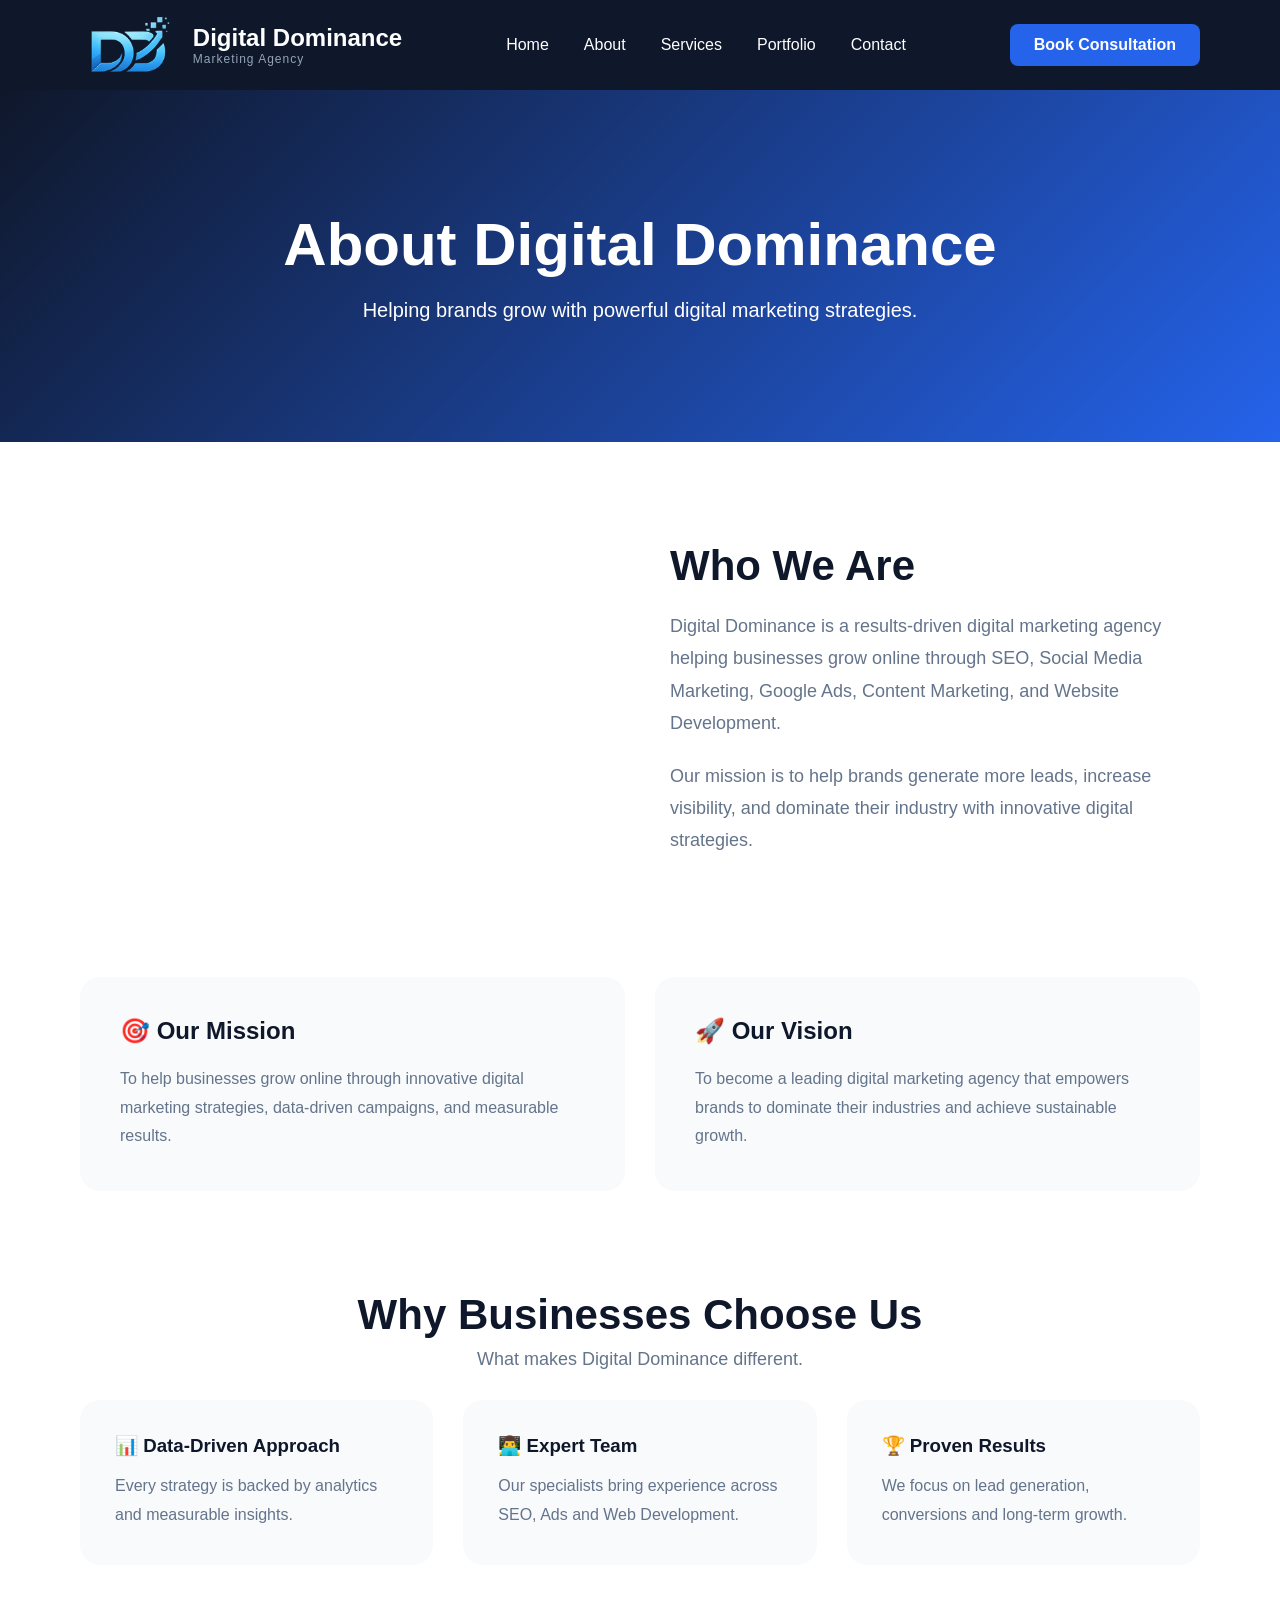
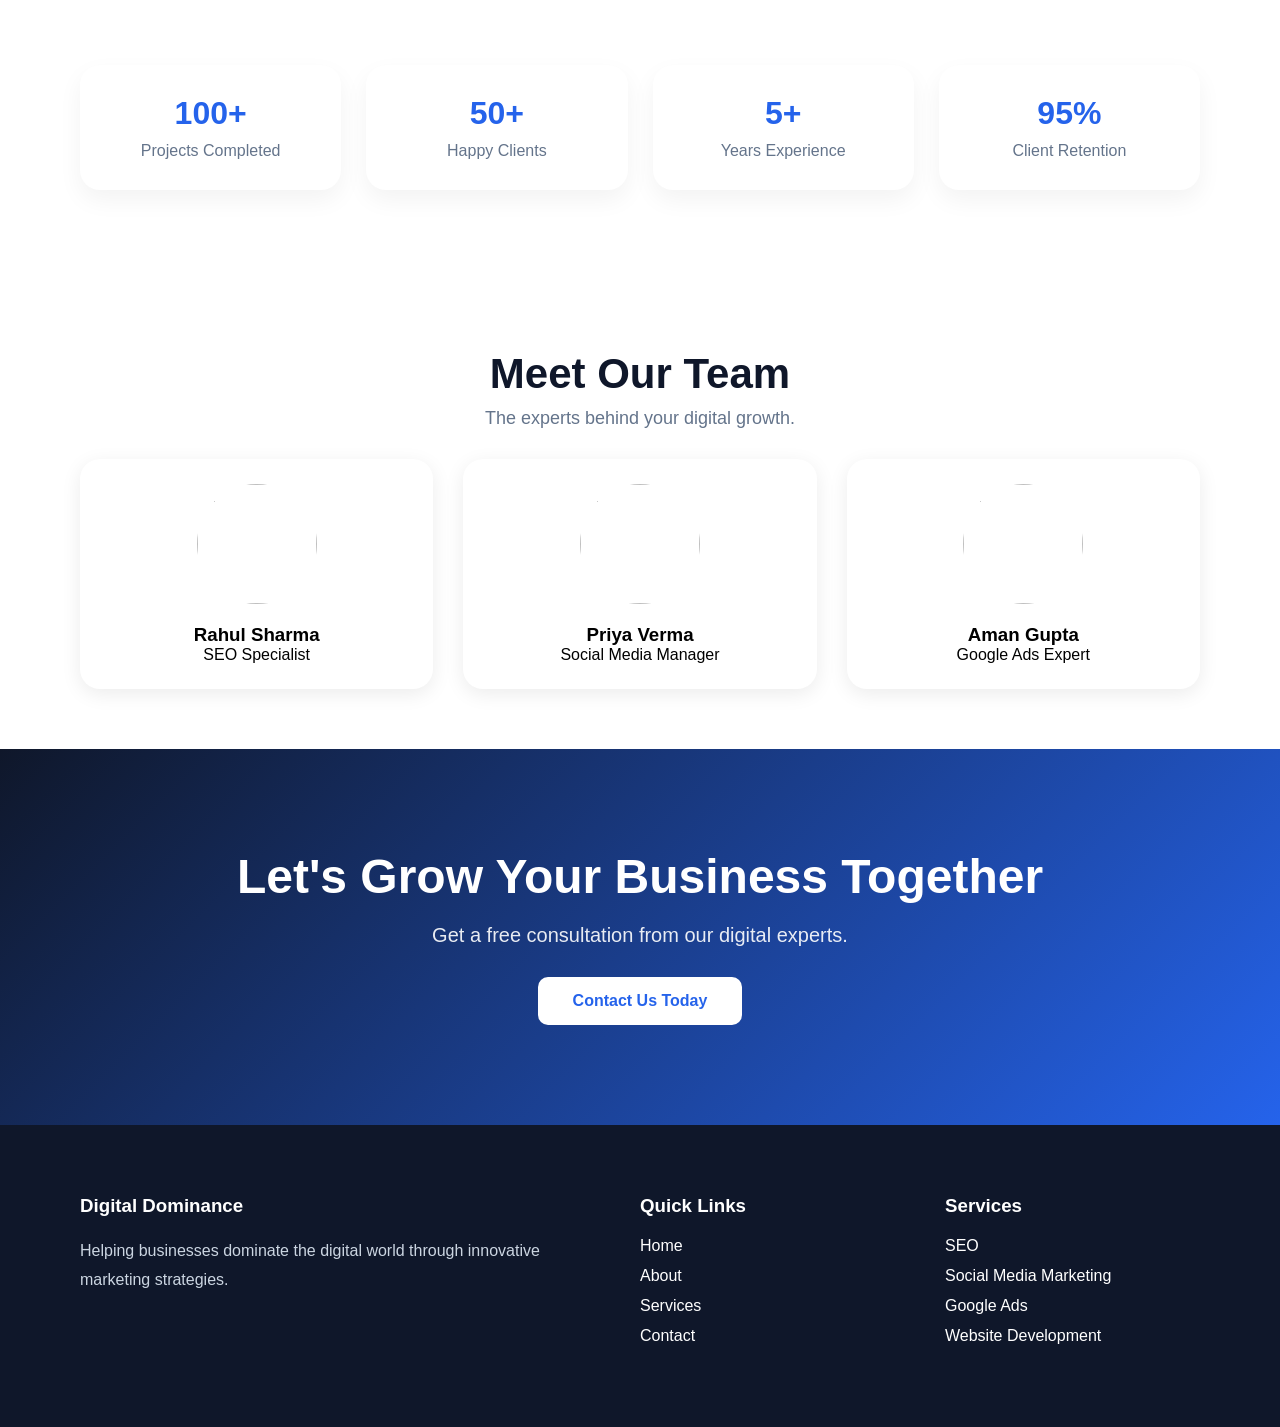
==== Digital-Dominance/about.html @ 20ea9893 "Add files via upload" ====
<!DOCTYPE html>
<html lang="en">

<head>
    <meta charset="UTF-8">
    <meta name="viewport" content="width=device-width, initial-scale=1.0">
    <title>About Us | Digital Dominance</title>
    <link rel="stylesheet" href="style.css">
</head>

<body>

    <!-- Navbar -->
    <nav class="navbar">

        <div class="logo">
            <img src="images/logo.png" alt="Logo">

            <div class="logo-text">
                <h2>Digital Dominance</h2>
                <p>Marketing Agency</p>
            </div>
        </div>

        <ul class="nav-links">
            <li><a href="index.html">Home</a></li>
            <li><a href="about.html">About</a></li>
            <li><a href="services.html">Services</a></li>
            <li><a href="portfolio.html">Portfolio</a></li>
            <li><a href="contact.html">Contact</a></li>
        </ul>

        <a href="contact.html" class="btn">Book Consultation</a>

    </nav>

    <!-- About Hero -->

    <section class="page-hero">
        <h1>About Digital Dominance</h1>
        <p>Helping brands grow with powerful digital marketing strategies.</p>
    </section>
<section class="company-story">

    <div class="company-image">
        <img src="https://images.unsplash.com/photo-1522202176988-66273c2fd55f?w=1200" alt="">
    </div>

    <div class="company-content">
        <h2>Who We Are</h2>

        <p>
            Digital Dominance is a results-driven digital marketing agency
            helping businesses grow online through SEO, Social Media Marketing,
            Google Ads, Content Marketing, and Website Development.
        </p>

        <p>
            Our mission is to help brands generate more leads, increase
            visibility, and dominate their industry with innovative digital
            strategies.
        </p>

    </div>

</section>
<section class="mission-vision">

    <div class="mv-card">
        <h2>🎯 Our Mission</h2>
        <p>
            To help businesses grow online through innovative digital marketing
            strategies, data-driven campaigns, and measurable results.
        </p>
    </div>

    <div class="mv-card">
        <h2>🚀 Our Vision</h2>
        <p>
            To become a leading digital marketing agency that empowers brands
            to dominate their industries and achieve sustainable growth.
        </p>
    </div>

</section>
<section class="why-business">

    <div class="section-title">
        <h2>Why Businesses Choose Us</h2>
        <p>What makes Digital Dominance different.</p>
    </div>

    <div class="why-grid">

        <div class="why-card">
            <h3>📊 Data-Driven Approach</h3>
            <p>Every strategy is backed by analytics and measurable insights.</p>
        </div>

        <div class="why-card">
            <h3>👨‍💻 Expert Team</h3>
            <p>Our specialists bring experience across SEO, Ads and Web Development.</p>
        </div>

        <div class="why-card">
            <h3>🏆 Proven Results</h3>
            <p>We focus on lead generation, conversions and long-term growth.</p>
        </div>

    </div>

</section>
<section class="about-stats">

    <div class="stat-box">
        <h3>100+</h3>
        <p>Projects Completed</p>
    </div>

    <div class="stat-box">
        <h3>50+</h3>
        <p>Happy Clients</p>
    </div>

    <div class="stat-box">
        <h3>5+</h3>
        <p>Years Experience</p>
    </div>

    <div class="stat-box">
        <h3>95%</h3>
        <p>Client Retention</p>
    </div>

</section>
<section class="team">

    <div class="section-title">
        <h2>Meet Our Team</h2>
        <p>The experts behind your digital growth.</p>
    </div>

    <div class="team-grid">

        <div class="team-card">
            <img src="images/team1.jpg" alt="">
            <h3>Rahul Sharma</h3>
            <p>SEO Specialist</p>
        </div>

        <div class="team-card">
            <img src="images/team2.jpg" alt="">
            <h3>Priya Verma</h3>
            <p>Social Media Manager</p>
        </div>

        <div class="team-card">
            <img src="images/team3.jpg" alt="">
            <h3>Aman Gupta</h3>
            <p>Google Ads Expert</p>
        </div>

    </div>

</section>
<section class="cta">
    <h2>Let's Grow Your Business Together</h2>
    <p>Get a free consultation from our digital experts.</p>

    <a href="contact.html" class="cta-btn">
        Contact Us Today
    </a>
</section>
<footer class="footer">

    <div class="footer-grid">

        <div>
            <h3>Digital Dominance</h3>
            <p>
                Helping businesses dominate the digital world through
                innovative marketing strategies.
            </p>
        </div>

        <div>
            <h3>Quick Links</h3>
            <ul>
                <li><a href="index.html">Home</a></li>
                <li><a href="about.html">About</a></li>
                <li><a href="services.html">Services</a></li>
                <li><a href="contact.html">Contact</a></li>
            </ul>
        </div>

        <div>
            <h3>Services</h3>
            <ul>
                <li>SEO</li>
                <li>Social Media Marketing</li>
                <li>Google Ads</li>
                <li>Website Development</li>
            </ul>
        </div>

    </div>

</footer>
</body>
</html>
---- Digital-Dominance/style.css ----
html{
scroll-behavior:smooth;
}
*{
    margin:0;
    padding:0;
    box-sizing:border-box;
    font-family:'Poppins', sans-serif;
}

body{
    background:#ffffff;
}

/* Navbar */

.navbar{
    background:#0F172A;
    display:flex;
    justify-content:space-between;
    align-items:center;
    padding:15px 80px;
    position: sticky;
    top: 0;
    z-index: 1000;
}

.logo{
    display:flex;
    align-items:center;
    gap:12px;
}

.logo img{
    height:60px;
}

.logo-text h2{
    color:white;
    font-size:24px;
    font-weight:700;
    margin:0;
}

.logo-text p{
    color:#94A3B8;
    font-size:12px;
    letter-spacing:1px;
    margin-top:0;
}


.nav-links{
    display:flex;
    list-style:none;
    gap:35px;
}

.nav-links a{
    text-decoration:none;
    color:white;
    font-size:16px;
    font-weight:500;
}

.nav-links a:hover{
    color:#2563EB;
}
.nav-links a.active{
color:#2563EB;
}
.btn{
    background:#2563EB;
    color:white;
    padding:12px 24px;
    border-radius:8px;
    text-decoration:none;
    font-weight:600;
}

.btn:hover{
    background:#1D4ED8;
}
/* Hero Section */

.hero{
    display:flex;
    justify-content:space-between;
    align-items:center;
    padding:80px;
    background:linear-gradient(135deg,#F8FAFC,#E0F2FE);
    min-height: 85vh;
}

.hero-content{
    width:50%;
}

.hero-content h1{
    font-size:60px;
    color:#0F172A;
    line-height:1.2;
    margin-bottom:20px;
}

.hero-content p{
    font-size:18px;
    color:#64748B;
    line-height:1.8;
    margin-bottom:30px;
}

.hero-buttons{
    display:flex;
    gap:15px;
}

.primary-btn{
    background:#2563EB;
    color:white;
    padding:14px 28px;
    text-decoration:none;
    border-radius:8px;
    font-weight:600;
}

.secondary-btn{
    border:2px solid #2563EB;
    color:#2563EB;
    padding:14px 28px;
    text-decoration:none;
    border-radius:8px;
    font-weight:600;
}

.hero-image{
    width:45%;
}

.hero-image img{
    width:100%;
    border-radius:15px;
}
/* Services Section */

.services{
    padding:100px 80px 50px;
    background:white;
}

.section-title{
    text-align:center;
    margin-bottom:30px;
}

.section-title h2{
    font-size:42px;
    color:#0F172A;
    margin-bottom:10px;
}

.section-title p{
    color:#64748B;
    font-size:18px;
}

.services-grid{
    display:grid;
    grid-template-columns:repeat(3,1fr);
    gap:30px;
}

.service-card{
    background:#F8FAFC;
    padding:35px;
    border-radius:15px;
    transition:.3s;
}

.service-card:hover{
    transform:translateY(-10px);
    box-shadow:0 15px 30px rgba(0,0,0,0.1);
}

.service-card h3{
    margin-bottom:15px;
    color:#0F172A;
}

.service-card p{
    color:#64748B;
    line-height:1.7;
}


/* About Section */

.about{
    padding:80px;
    display:grid;
    grid-template-columns:1fr 1fr;
    gap:60px;
    align-items:center;
}

.about-image img{
    width:100%;
    border-radius:20px;
    display:block;
}

.about-content h2{
    font-size:48px;
    margin-bottom:20px;
    color:#0F172A;
}

.about-content p{
    color:#64748B;
    line-height:1.8;
    font-size:18px;
    margin-bottom:30px;
}

.stats{
    display:grid;
    grid-template-columns:repeat(2,1fr);
    gap:20px;
}

.stat-box{
    background:white;
    padding:30px;
    border-radius:20px;
    text-align:center;
    box-shadow:0 5px 20px rgba(0,0,0,0.08);
}

.stat-box h3{
    color:#2563EB;
    font-size:42px;
    margin-bottom:10px;
}


.stat-box{
    background:white;
    padding:25px;
    border-radius:15px;
    text-align:center;
    box-shadow:0 5px 20px rgba(0,0,0,0.05);
    transition:0.3s;
}
.stat-box:hover{
    transform:translateY(-8px);
    box-shadow:0 15px 30px rgba(37,99,235,0.15);
}
.stat-box h3{
    color:#2563EB;
    font-size:32px;
    margin-bottom:10px;
}

.stat-box p{
    margin:0;
    color:#64748B;
}
/* Why Us */

.why-us{
    padding:40px 80px 100px;
    background:white;
    width:100%;
}

.why-grid{
    display:grid;
    grid-template-columns:repeat(3,1fr);
    gap:30px;
}

.why-card{
    background:#F8FAFC;
    padding:35px;
    border-radius:20px;
    transition:.3s;
}

.why-card:hover,
.portfolio-card:hover,
.service-card:hover{
transform:translateY(-10px);
box-shadow:0 15px 35px rgba(37,99,235,.15);
}

.why-card h3{
    margin-bottom:15px;
    color:#0F172A;
}

.why-card p{
    color:#64748B;
    line-height:1.8;
}
/* Contact Section */

.contact{
    padding:60px 80px 100px;
    background:#F8FAFC;
}


.contact-container{
    display:flex;
    gap:50px;
    margin-top:50px;
}

.contact-info{
    flex:1;
}

.contact-info h3{
    font-size:30px;
    margin-bottom:20px;
    color:#0F172A;
}

.contact-info p{
    margin-bottom:15px;
    color:#64748B;
    line-height:1.8;
}

.contact-form{
    flex:1;
    background:white;
    padding:35px;
    border-radius:20px;
    box-shadow:0 10px 30px rgba(0,0,0,0.08);
    display:flex;
    flex-direction:column;
    gap:15px;
}

.contact-form input,
.contact-form select,
.contact-form textarea{
    padding:15px;
    border:1px solid #D1D5DB;
    border-radius:10px;
    font-size:16px;
}

.contact-form textarea{
    height:150px;
    resize:none;
}

.contact-form button{
    background:#2563EB;
    color:white;
    border:none;
    padding:15px;
    border-radius:10px;
    font-size:16px;
    cursor:pointer;
}

.contact-form button:hover{
    background:#1D4ED8;
}
/* Footer */

.footer{
    background:#0F172A;
    color:white;
    padding:60px 80px 20px;
}

.footer-container{
    display:grid;
    grid-template-columns:2fr 1fr 1fr;
    gap:50px;
}

.footer h2,
.footer h3{
    margin-bottom:20px;
}

.footer p{
    color:#CBD5E1;
    line-height:1.8;
}

.footer a{
    display:block;
    color:#CBD5E1;
    text-decoration:none;
    margin-bottom:10px;
}

.footer a:hover{
    color:#2563EB;
}

.copyright{
    text-align:center;
    margin-top:40px;
    padding-top:20px;
    border-top:1px solid rgba(255,255,255,0.1);
    color:#94A3B8;
}
/* Page Hero */

.page-hero{
    background:linear-gradient(135deg,#0F172A,#2563EB);
    color:white;
    text-align:center;
    padding:120px 20px;
}

.page-hero h1{
    font-size:60px;
    margin-bottom:20px;
}

.page-hero p{
    font-size:20px;
}
/* Company Story */

.company-story{
    display:flex;
    align-items:center;
    gap:60px;
    padding:100px 80px;
}

.company-image{
    width:50%;
}

.company-image img{
    width:100%;
    border-radius:20px;
}

.company-content{
    width:50%;
}

.company-content h2{
    font-size:42px;
    margin-bottom:20px;
    color:#0F172A;
}

.company-content p{
    font-size:18px;
    color:#64748B;
    line-height:1.8;
    margin-bottom:20px;
}
/* Mission Vision */

.mission-vision{
    display:grid;
    grid-template-columns:repeat(2,1fr);
    gap:30px;
    padding:0 80px 100px;
}

.mv-card{
    background:#F8FAFC;
    padding:40px;
    border-radius:20px;
    transition:.3s;
}

.mv-card:hover{
    transform:translateY(-8px);
    box-shadow:0 10px 25px rgba(0,0,0,0.08);
}

.mv-card h2{
    color:#0F172A;
    margin-bottom:20px;
}

.mv-card p{
    color:#64748B;
    line-height:1.8;
}
.why-business{
    padding:0 80px 100px;
}
.about-stats{
    display:grid;
    grid-template-columns:repeat(4,1fr);
    gap:25px;
    padding:0 80px 100px;
}
.stat-box{
    background:white;
    padding:30px;
    border-radius:20px;
    text-align:center;
    transition:0.3s;
    box-shadow:0 10px 25px rgba(0,0,0,0.05);
}

.stat-box:hover{
    transform:translateY(-8px);
}
/* Services Page */

.services-page{
    padding:100px 80px;
    background:#F8FAFC;
}
.service-card{
    background:white;
    padding:35px;
    border-radius:20px;
    box-shadow:0 5px 20px rgba(0,0,0,0.08);
    transition:0.3s;
}

.service-card:hover{
    transform:translateY(-10px);
    box-shadow:0 15px 30px rgba(37,99,235,0.15);
}
.process{
    padding:100px 80px;
    background:white;
}

.process-grid{
    display:grid;
    grid-template-columns:repeat(4,1fr);
    gap:25px;
}

.process-box{
    background:#F8FAFC;
    padding:30px;
    border-radius:15px;
    text-align:center;
}
.process-box:hover{
    transform:translateY(-10px);
    box-shadow:0 15px 30px rgba(37,99,235,0.15);
}

.process-box h3{
    color:#0F172A;
    margin-bottom:15px;
}

.process-box p{
    color:#64748B;
    line-height:1.6;
}
.cta{
    background:linear-gradient(135deg,#0F172A,#2563EB);
    color:white;
    text-align:center;
    padding:100px 80px;
}

.cta h2{
    font-size:48px;
    margin-bottom:20px;
}

.cta p{
    font-size:20px;
    margin-bottom:30px;
    opacity:0.9;
}

.cta-btn{
    background:white;
    color:#2563EB;
    text-decoration:none;
    padding:15px 35px;
    border-radius:10px;
    font-weight:600;
    display:inline-block;
}
.cta-btn:hover{
    background:#0F172A;
    color:white;
    transform:translateY(-5px);
    box-shadow:0 10px 25px rgba(0,0,0,0.2);
}
.footer{
    background:#0F172A;
    color:white;
    padding:70px 80px;
}

.footer-grid{
    display:grid;
    grid-template-columns:2fr 1fr 1fr;
    gap:50px;
}

.footer ul{
    list-style:none;
}

.footer ul li{
    margin-bottom:12px;
}

.footer a{
    color:white;
    text-decoration:none;
}
.team{
    padding:60px 80px;
}

.team-grid{
    display:grid;
    grid-template-columns:repeat(3,1fr);
    gap:30px;
}

.team-card{
    background:white;
    padding:25px;
    border-radius:20px;
    text-align:center;
    box-shadow:0 5px 20px rgba(0,0,0,0.08);
    transition:0.3s;
}

.team-card:hover{
    transform:translateY(-10px);
    box-shadow:0 15px 30px rgba(37,99,235,0.15);
}

.team-card img{
    width:120px;
    height:120px;
    border-radius:50%;
    object-fit:cover;
    margin-bottom:20px;
}
.cta{
    padding:100px 80px;
    text-align:center;
    background:linear-gradient(135deg,#0F172A,#2563EB);
    color:white;
}

.cta h2{
    font-size:48px;
    margin-bottom:20px;
}

.cta p{
    margin-bottom:30px;
    font-size:20px;
}
.portfolio{
    padding:80px;
    display:grid;
    grid-template-columns:repeat(3,1fr);
    gap:30px;
}

.project-card{
    background:white;
    border-radius:20px;
    overflow:hidden;
    box-shadow:0 5px 20px rgba(0,0,0,0.08);
    transition:0.3s;
}

.project-card:hover{
    transform:translateY(-10px);
    box-shadow:0 15px 30px rgba(37,99,235,0.15);
}

.project-card img{
    width:100%;
    height:250px;
    object-fit:cover;
}

.project-card h3{
    padding:20px 20px 10px;
}

.project-card p{
    padding:0 20px 20px;
    color:#64748B;
}
.active{
    color:#2563EB !important;
}
.whatsapp-btn{
position:fixed;
bottom:25px;
right:25px;
width:60px;
height:60px;
background:#25D366;
border-radius:50%;
display:flex;
align-items:center;
justify-content:center;
font-size:28px;
text-decoration:none;
z-index:999;
box-shadow:0 10px 20px rgba(0,0,0,.2);
transition:.3s;
}

.whatsapp-btn:hover{
transform:scale(1.1);
}
.menu-toggle{
display:none;
font-size:30px;
color:white;
cursor:pointer;
}

/* MOBILE */

@media(max-width:768px){

.menu-toggle{
display:block;
}

.nav-links{
display:none;
position:absolute;
top:80px;
left:0;
width:100%;
background:#0F172A;
flex-direction:column;
text-align:center;
padding:20px 0;
z-index:999;
}

.nav-links.active{
display:flex;
}

.nav-links a{
padding:15px;
display:block;
}

.btn{
display:none;
}

.navbar{
padding:15px 20px;
}

.hero{
flex-direction:column;
}

.hero-content,
.hero-image{
width:100%;
}

.hero-content h1{
font-size:42px;
}

.services-grid,
.why-grid,
.team-grid,
.portfolio,
.process-grid,
.footer-grid{
grid-template-columns:1fr;
}

.about{
grid-template-columns:1fr;
padding:50px 20px;
}

.stats{
grid-template-columns:1fr 1fr;
gap:15px;
}

.about-image img{
width:100%;
height:auto;
}

.contact-container{
flex-direction:column;
}

}
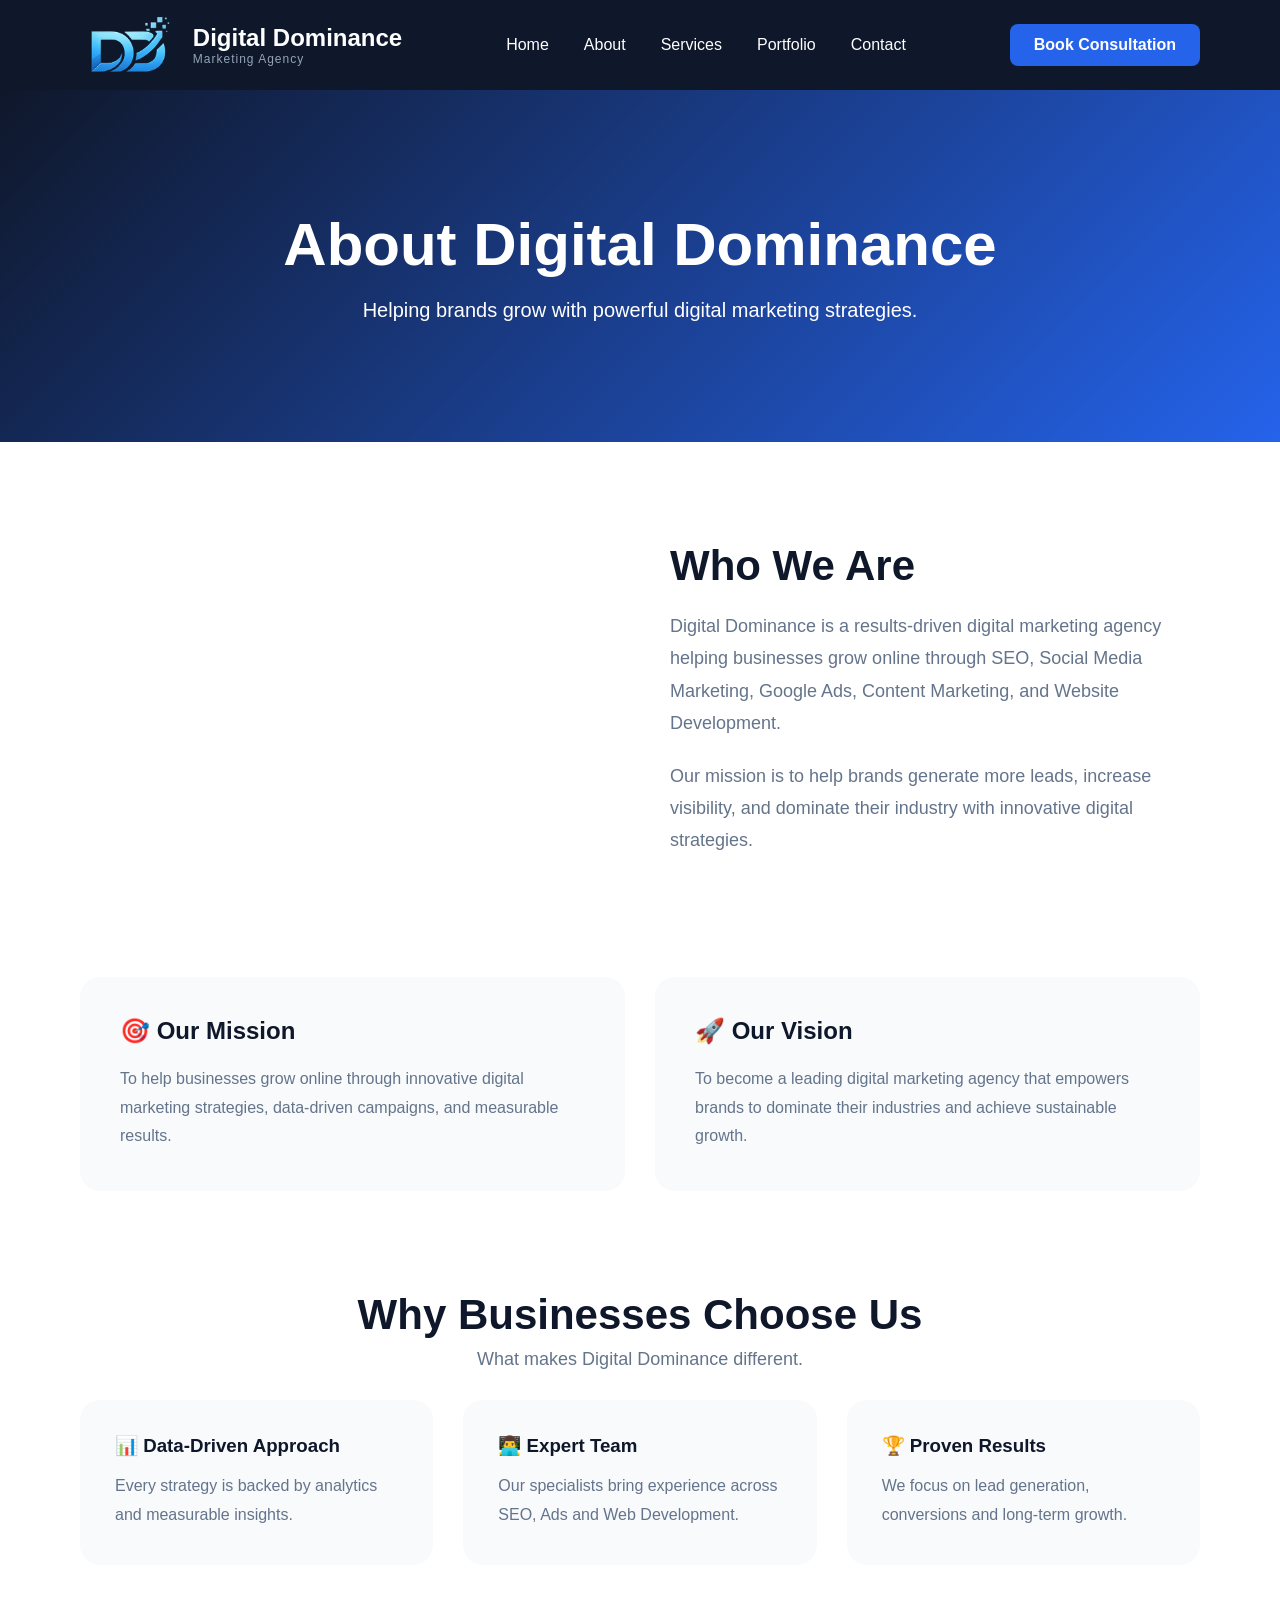
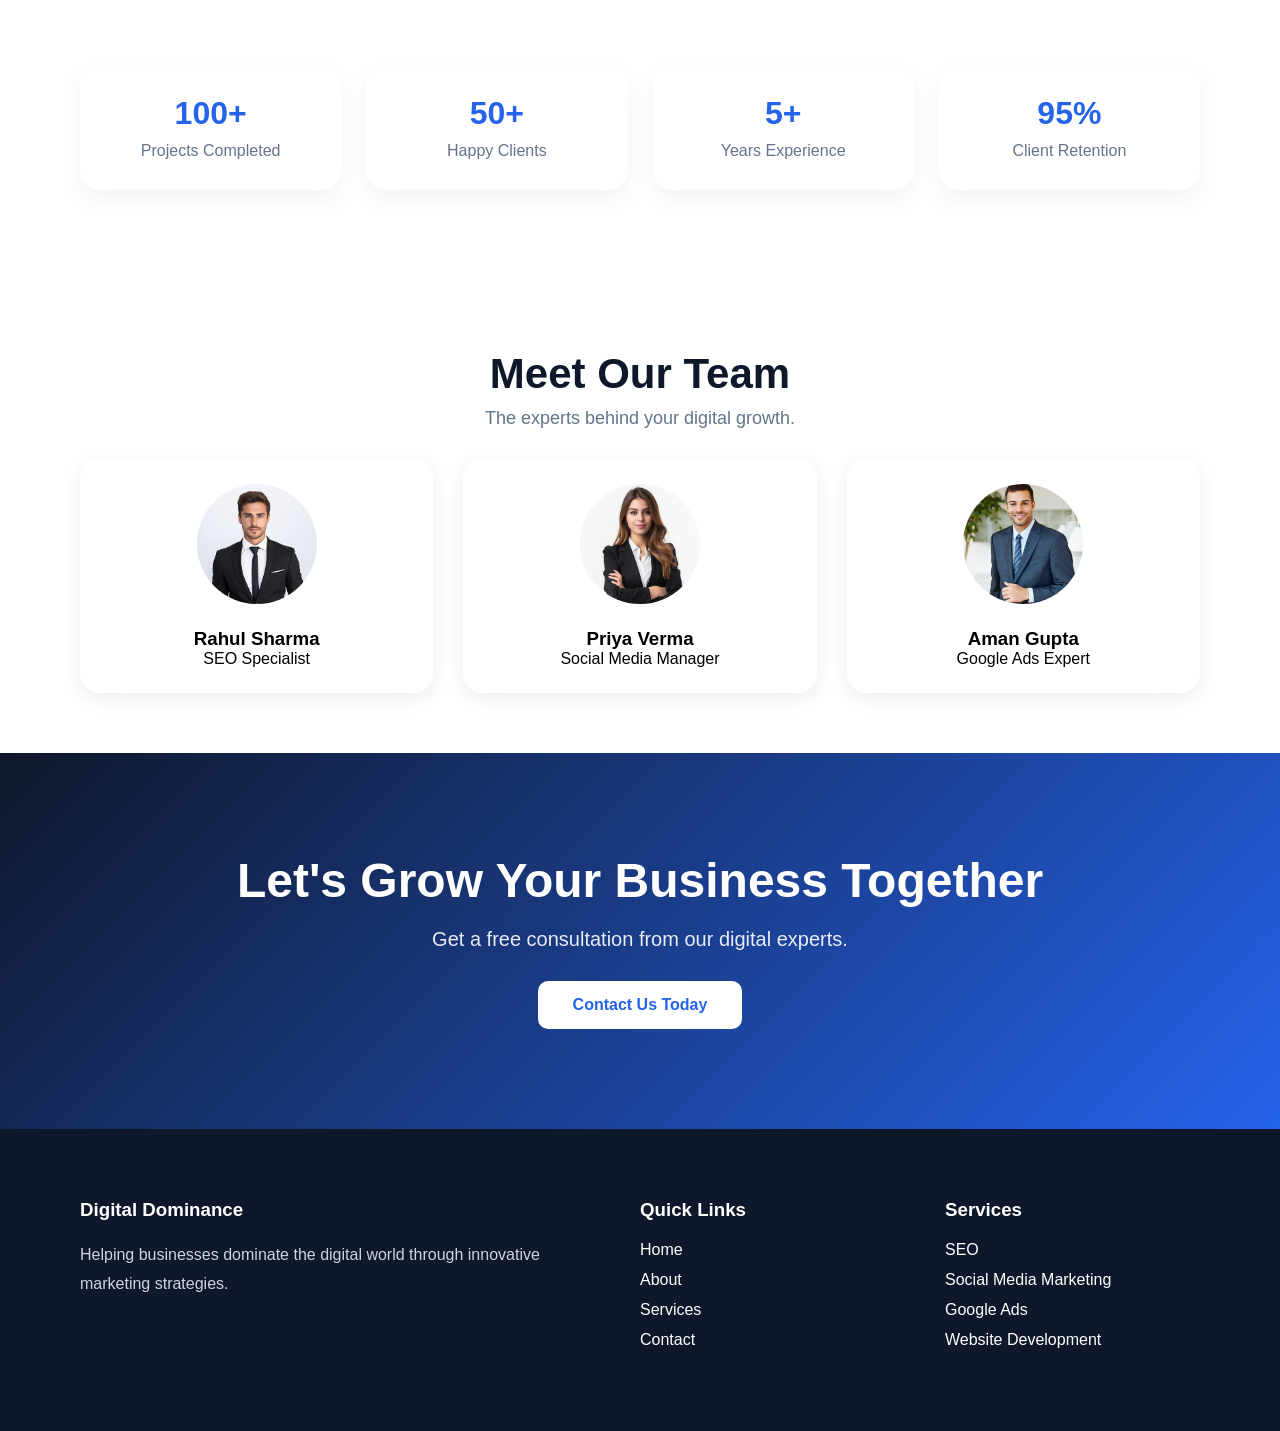
==== commit f0300efe: "Add files via upload" ====
--- a/Digital-Dominance/about.html
+++ b/Digital-Dominance/about.html
@@ -143,23 +143,22 @@
     <div class="team-grid">
 
         <div class="team-card">
-            <img src="images/team1.jpg" alt="">
-            <h3>Rahul Sharma</h3>
-            <p>SEO Specialist</p>
-        </div>
-
-        <div class="team-card">
-            <img src="images/team2.jpg" alt="">
-            <h3>Priya Verma</h3>
-            <p>Social Media Manager</p>
-        </div>
-
-        <div class="team-card">
-            <img src="images/team3.jpg" alt="">
-            <h3>Aman Gupta</h3>
-            <p>Google Ads Expert</p>
-        </div>
-
+    <img src="images/rahul.jpg" alt="Rahul Sharma">
+    <h3>Rahul Sharma</h3>
+    <p>SEO Specialist</p>
+</div>
+
+<div class="team-card">
+    <img src="images/priya.jpg" alt="Priya Verma">
+    <h3>Priya Verma</h3>
+    <p>Social Media Manager</p>
+</div>
+
+<div class="team-card">
+    <img src="images/aman.jpeg" alt="Aman Gupta">
+    <h3>Aman Gupta</h3>
+    <p>Google Ads Expert</p>
+</div>
     </div>
 
 </section>
